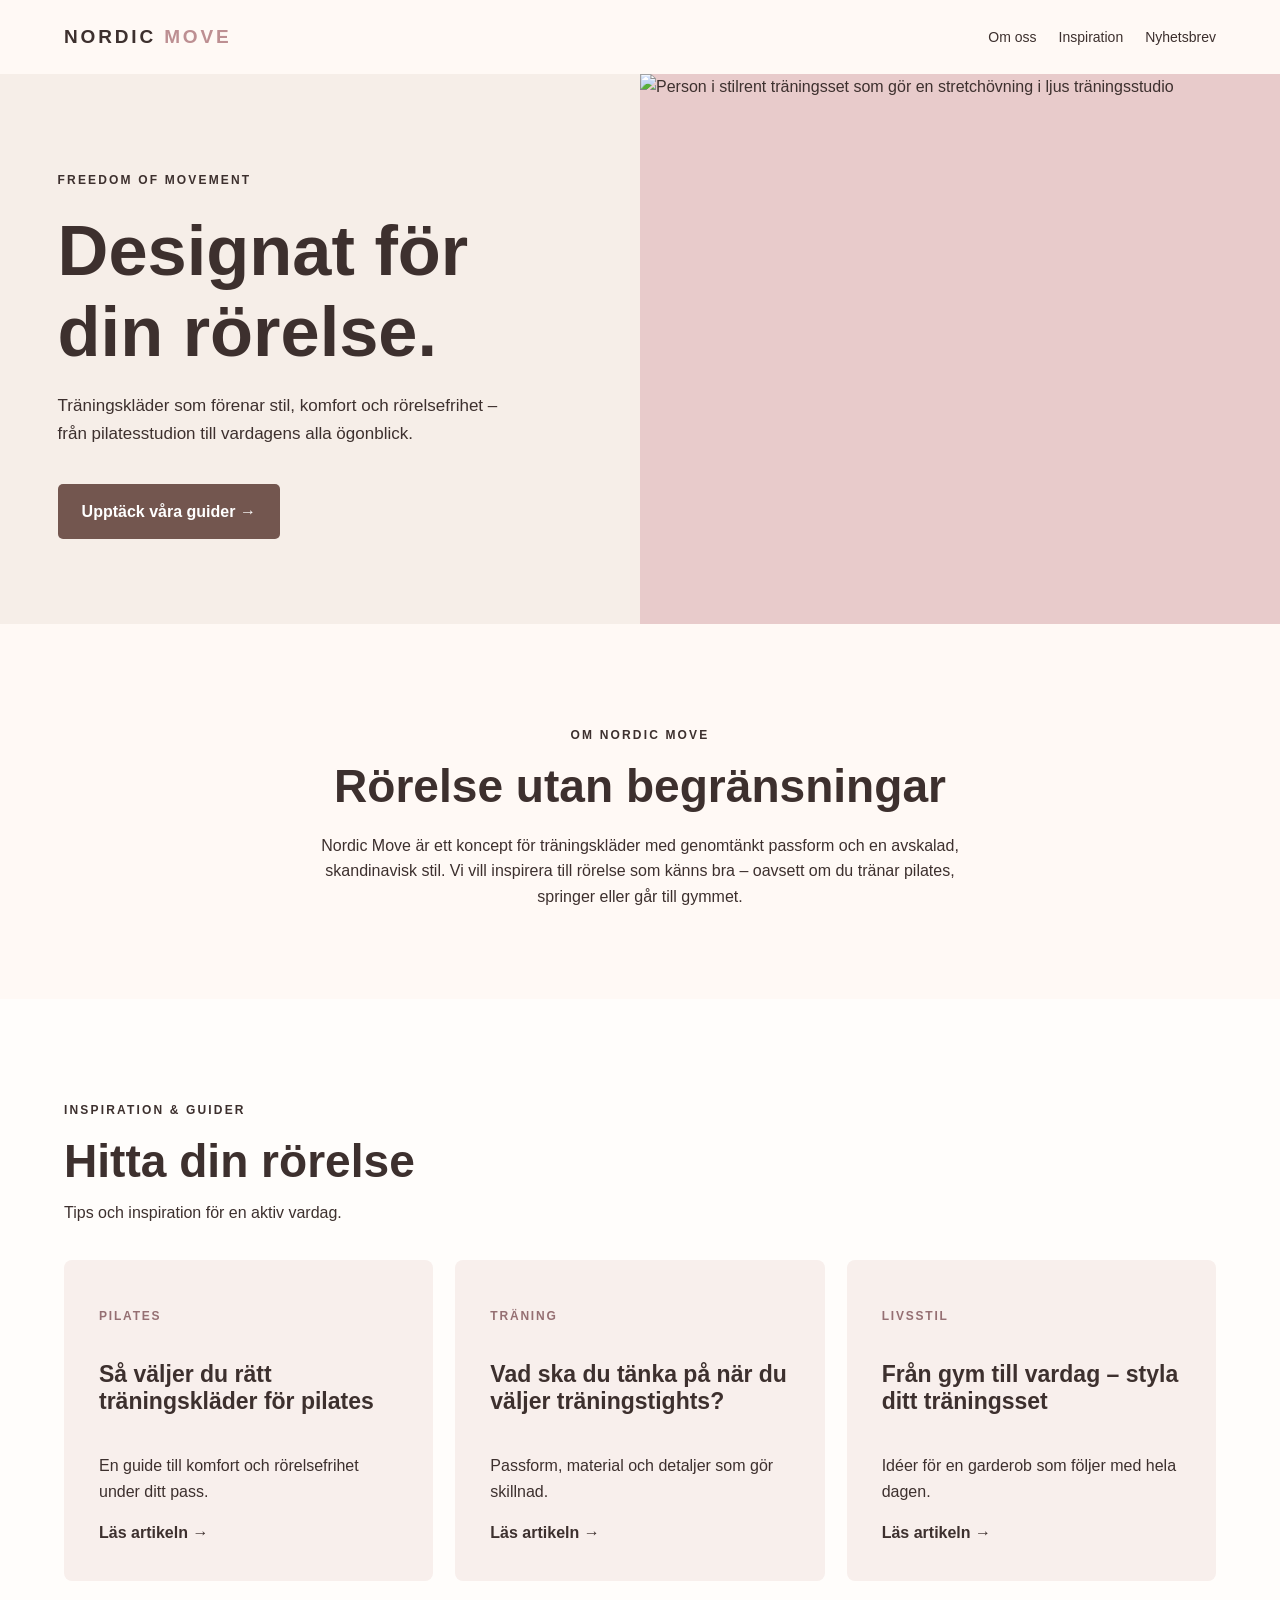
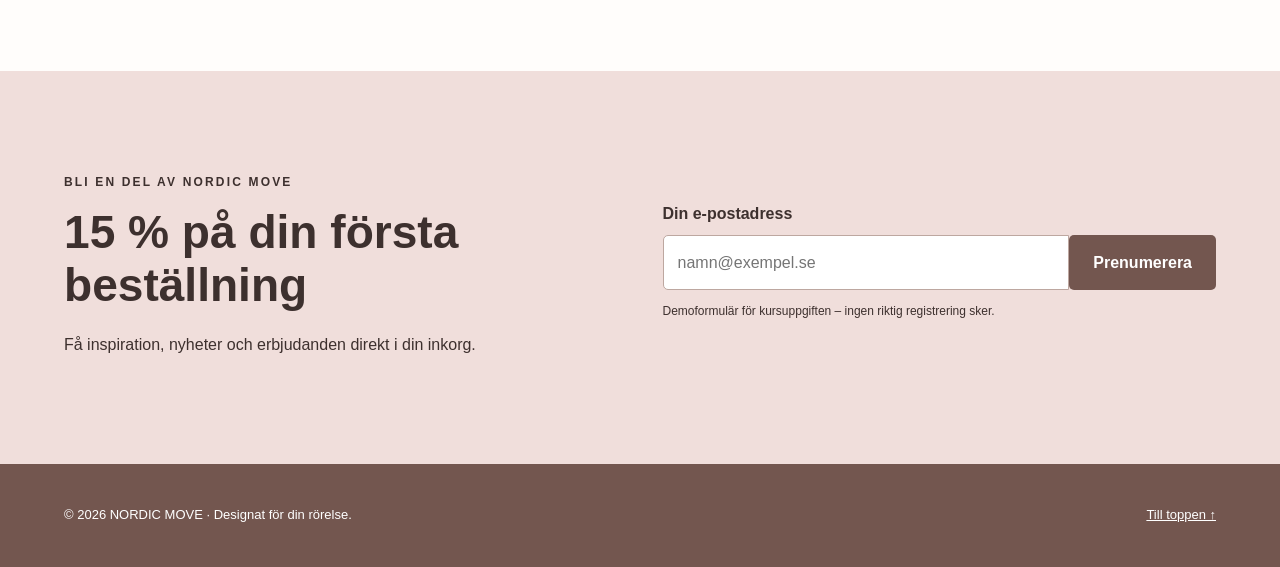
==== WEBBPLATS/index.html @ bab3a509 "Add files via upload" ====
<!DOCTYPE html>
<html lang="sv">
<head>
  <meta charset="UTF-8">
  <meta name="viewport" content="width=device-width, initial-scale=1.0">
  <!-- SEO: sidans titel och beskrivning visas bland annat i sökresultat. -->
  <title>Nordic Move – Träningskläder med komfort och rörelsefrihet</title>
  <meta name="description" content="Upptäck Nordic Move: stilrena träningskläder för pilates, gym och vardag. Läs våra guider och hitta inspiration för rörelse, komfort och personlig stil.">
  <!-- Extern CSS håller designen åtskild från sidans innehåll. -->
  <link rel="stylesheet" href="style.css">
  <script src="script.js" defer></script>
</head>
<body>
  <!-- Semantisk header med navigation gör sidan lättare att förstå och använda. -->
  <header class="site-header">
    <a class="logo" href="index.html" aria-label="Nordic Move – startsida">NORDIC <span>MOVE</span></a>
    <nav aria-label="Huvudmeny">
      <a href="#om-oss">Om oss</a>
      <a href="#artiklar">Inspiration</a>
      <a href="#nyhetsbrev">Nyhetsbrev</a>
    </nav>
  </header>

  <main>
    <section class="hero" aria-labelledby="hero-title">
      <div class="hero-content">
        <p class="eyebrow">FREEDOM OF MOVEMENT</p>
        <h1 id="hero-title">Designat för din rörelse.</h1>
        <p>Träningskläder som förenar stil, komfort och rörelsefrihet – från pilatesstudion till vardagens alla ögonblick.</p>
        <a class="button" href="#artiklar">Upptäck våra guider <span aria-hidden="true">→</span></a>
      </div>
      <div class="hero-image">
        <img src="images/nordic-move-hero.jpg" alt="Person i stilrent träningsset som gör en stretchövning i ljus träningsstudio">
      </div>
    </section>

    <section class="intro section" id="om-oss" aria-labelledby="intro-title">
      <p class="eyebrow">OM NORDIC MOVE</p>
      <h2 id="intro-title">Rörelse utan begränsningar</h2>
      <p>Nordic Move är ett koncept för träningskläder med genomtänkt passform och en avskalad, skandinavisk stil. Vi vill inspirera till rörelse som känns bra – oavsett om du tränar pilates, springer eller går till gymmet.</p>
    </section>

    <section class="section articles" id="artiklar" aria-labelledby="articles-title">
      <p class="eyebrow">INSPIRATION & GUIDER</p>
      <h2 id="articles-title">Hitta din rörelse</h2>
      <p class="section-lead">Tips och inspiration för en aktiv vardag.</p>
      <div class="article-grid">
        <article class="article-card">
          <p class="card-category">PILATES</p>
          <h3>Så väljer du rätt träningskläder för pilates</h3>
          <p>En guide till komfort och rörelsefrihet under ditt pass.</p>
          <a href="artikel.html?id=traningsklader-for-pilates">Läs artikeln <span aria-hidden="true">→</span></a>
        </article>
        <article class="article-card">
          <p class="card-category">TRÄNING</p>
          <h3>Vad ska du tänka på när du väljer träningstights?</h3>
          <p>Passform, material och detaljer som gör skillnad.</p>
          <a href="artikel.html?id=valja-traningstights">Läs artikeln <span aria-hidden="true">→</span></a>
        </article>
        <article class="article-card">
          <p class="card-category">LIVSSTIL</p>
          <h3>Från gym till vardag – styla ditt träningsset</h3>
          <p>Idéer för en garderob som följer med hela dagen.</p>
          <a href="artikel.html?id=styla-ditt-traningsset">Läs artikeln <span aria-hidden="true">→</span></a>
        </article>
      </div>
    </section>

    <section class="newsletter section" id="nyhetsbrev" aria-labelledby="newsletter-title">
      <div>
        <p class="eyebrow">BLI EN DEL AV NORDIC MOVE</p>
        <h2 id="newsletter-title">15 % på din första beställning</h2>
        <p>Få inspiration, nyheter och erbjudanden direkt i din inkorg.</p>
      </div>
      <!-- Formuläret är en demonstration: inga personuppgifter skickas eller lagras. -->
      <form id="newsletter-form">
        <label for="email">Din e-postadress</label>
        <div class="form-row">
          <input id="email" name="email" type="email" placeholder="namn@exempel.se" autocomplete="email" required>
          <button type="submit">Prenumerera</button>
        </div>
        <p class="form-note">Demoformulär för kursuppgiften – ingen riktig registrering sker.</p>
        <div id="form-message" role="status" aria-live="polite"></div>
      </form>
    </section>
  </main>

  <footer class="site-footer">
    <p>© 2026 NORDIC MOVE · Designat för din rörelse.</p>
    <a href="#hero-title">Till toppen ↑</a>
  </footer>
</body>
</html>
---- WEBBPLATS/style.css ----
/* Grundstil och färger för Nordic Moves skandinaviska uttryck. */
:root { --green:#73564f; --sand:#f6eee8; --cream:#fff9f5; --ink:#3d302e; }
* { box-sizing: border-box; }
html { scroll-behavior: smooth; }
body { margin:0; font-family: Arial, Helvetica, sans-serif; color:var(--ink); background:var(--cream); line-height:1.6; }
a { color:inherit; }
.site-header { display:flex; justify-content:space-between; align-items:center; gap:20px; padding:22px max(5%, 24px); background:var(--cream); }
.logo { font-weight:800; letter-spacing:.15em; text-decoration:none; font-size:19px; }
.logo span { color:#bd8f92; }
nav { display:flex; flex-wrap:wrap; gap:22px; }
nav a { text-decoration:none; font-size:14px; }
nav a:hover, .article-card a:hover { text-decoration:underline; }
.hero { display:grid; grid-template-columns:1fr 1fr; min-height:550px; background:var(--sand); }
.hero-content { align-self:center; padding:70px max(9%, 35px); }
.eyebrow { font-size:12px; font-weight:700; letter-spacing:.18em; }
h1,h2,h3 { line-height:1.15; }
h1 { font-size:clamp(44px, 5.5vw, 78px); max-width:650px; margin:20px 0; }
h2 { font-size:clamp(30px, 3.6vw, 48px); margin:14px 0 20px; }
h3 { font-size:23px; }
.hero-content > p:not(.eyebrow) { max-width:450px; font-size:17px; }
.button, button { display:inline-block; border:0; background:var(--green); color:white; padding:15px 24px; font:inherit; font-weight:700; text-decoration:none; cursor:pointer; }
.button { margin-top:20px; }
.button:hover, button:hover { background:#60433e; }
.hero-image { min-height:350px; background:#e8cbcb; }
.hero-image img { width:100%; height:100%; object-fit:cover; display:block; }
/* Gemensam sektionstyp ger konsekvent luft och tydlig hierarki. */
.section { padding:90px max(5%, 24px); }
.intro { text-align:center; max-width:900px; margin:auto; }
.intro > p:last-child { max-width:690px; margin:0 auto; }
.articles { background:#fffdfb; }
.section-lead { margin-top:-8px; }
.article-grid { display:grid; grid-template-columns:repeat(3, 1fr); gap:22px; margin-top:35px; }
.article-card { padding:35px; background:#f8efec; min-height:280px; display:flex; flex-direction:column; }
.card-category { font-size:12px; font-weight:bold; letter-spacing:.15em; color:#956f72; }
.article-card a { margin-top:auto; font-weight:bold; text-decoration:none; }
.newsletter { display:grid; grid-template-columns:1fr 1fr; gap:45px; align-items:center; background:#f0dedb; }
.newsletter form label { display:block; font-weight:bold; margin-bottom:8px; }
.form-row { display:flex; }
.form-row input { min-width:0; flex:1; border:1px solid #bda7a0; padding:14px; font:inherit; }
.form-note { font-size:12px; }
#form-message { margin-top:10px; font-weight:bold; }
.site-footer { display:flex; justify-content:space-between; gap:15px; padding:28px max(5%, 24px); background:var(--green); color:white; font-size:13px; }
.site-footer a { align-self:center; }
/* Mobilanpassning: stapla kolumner när skärmen blir smal. */
@media (max-width:750px) { .site-header,.site-footer { flex-direction:column; align-items:flex-start; } .hero,.newsletter { grid-template-columns:1fr; } .hero-content { padding:65px 7%; } .hero-image { height:380px; } .article-grid { grid-template-columns:1fr; } .section { padding:65px 7%; } .form-row { flex-direction:column; } }

/* Mjukare, feminin färgskala och subtila rundningar för Nordic Move. */
.button, button { border-radius: 5px; }
.article-card { border-radius: 8px; }
.form-row input { border-radius: 5px 0 0 5px; }
@media (max-width:750px) { .form-row input { border-radius: 5px; } }
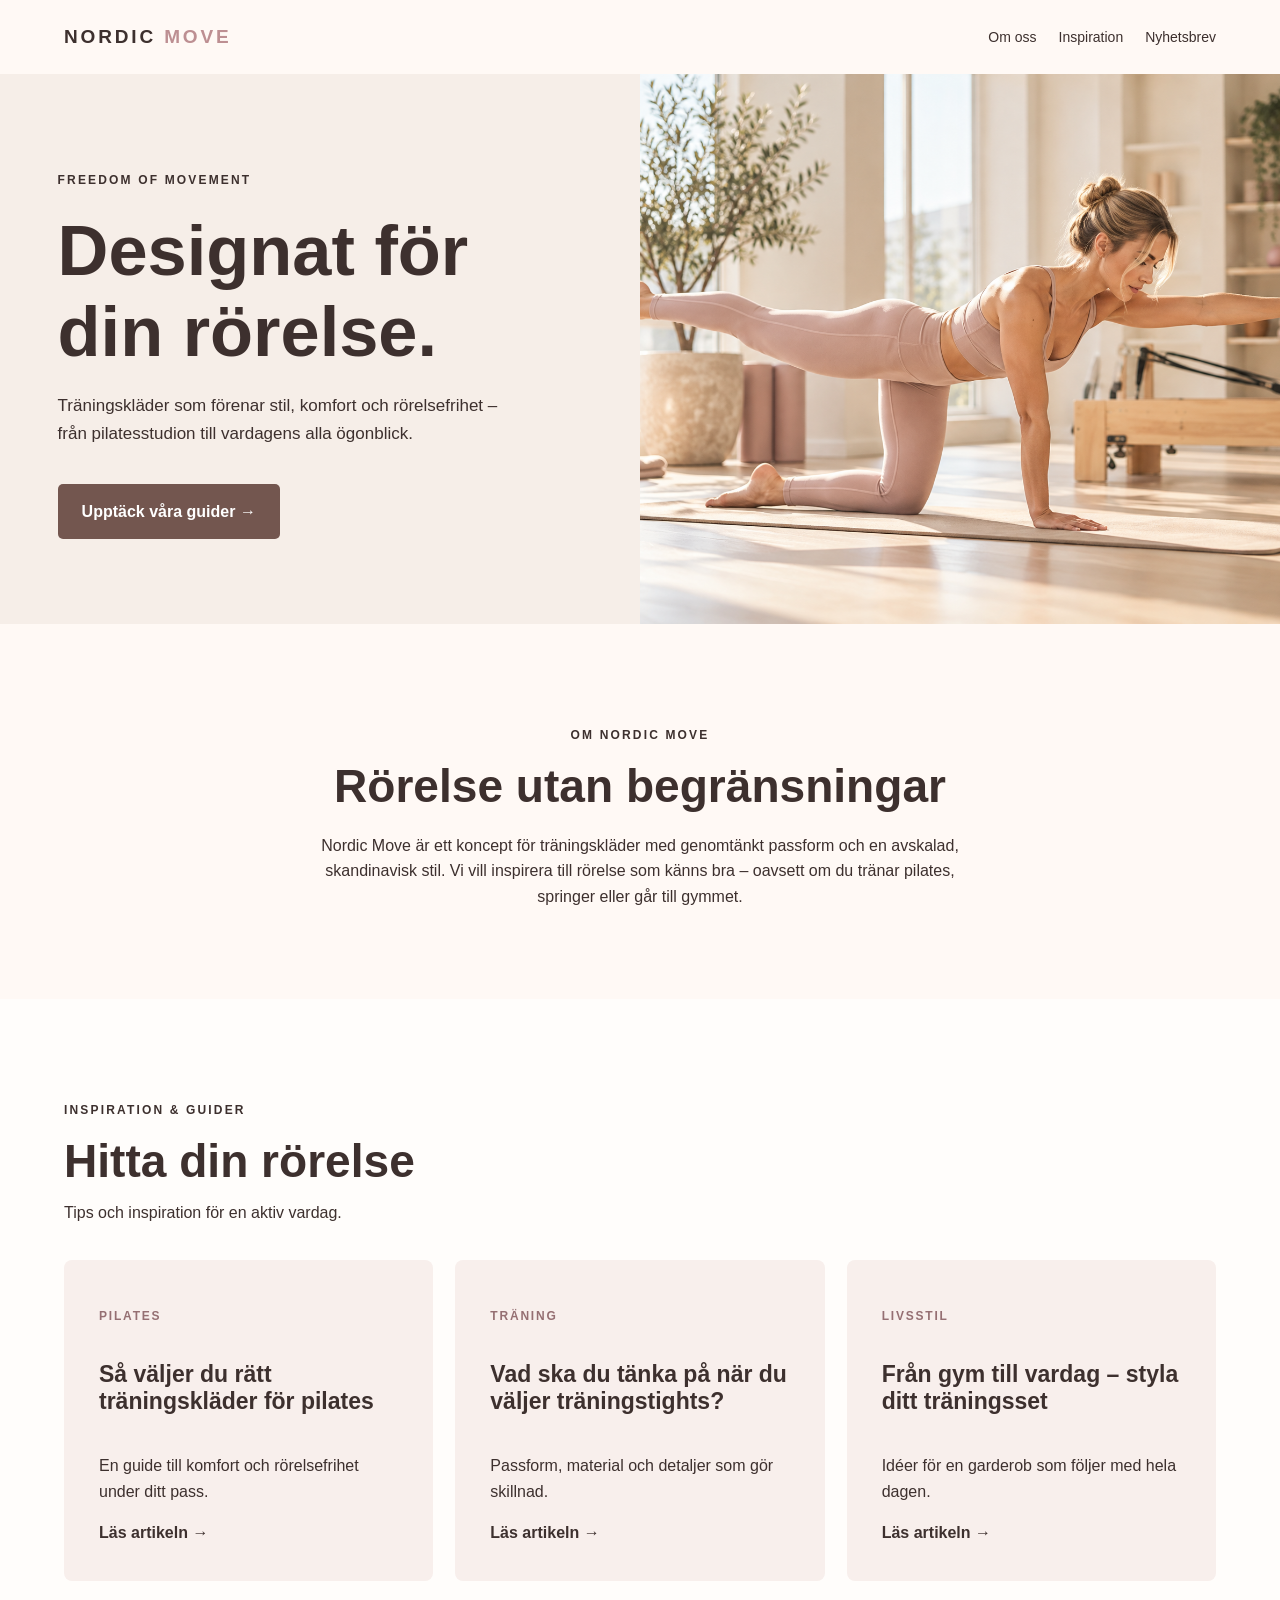
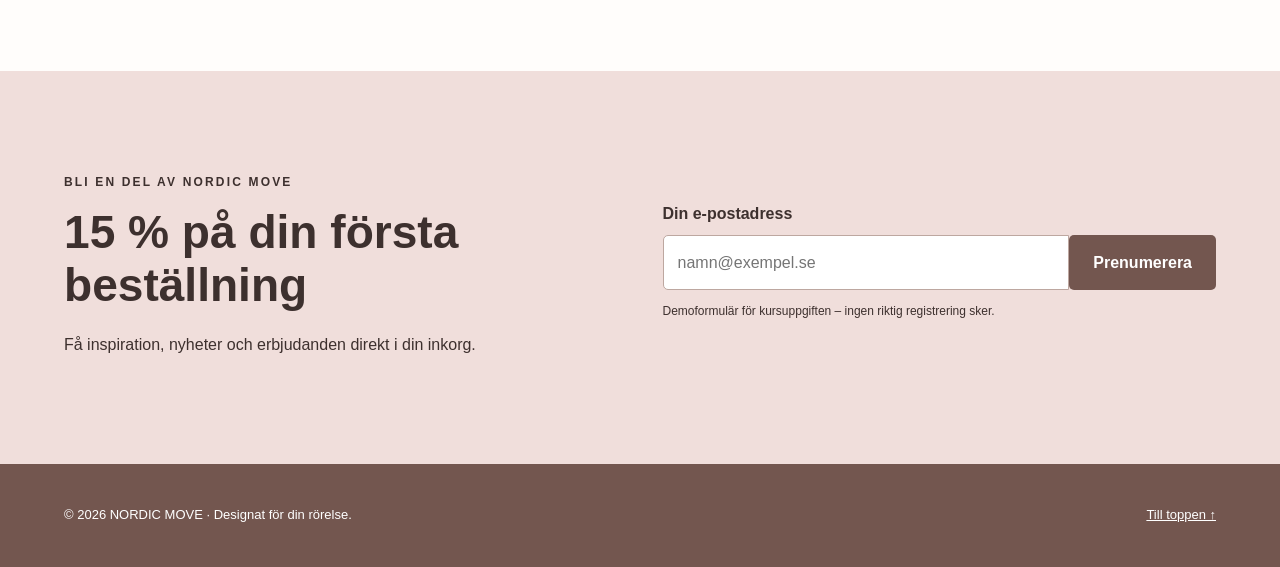
==== commit 81fc6738: "Add files via upload" ====
--- a/WEBBPLATS/index.html
+++ b/WEBBPLATS/index.html
@@ -30,7 +30,7 @@
         <a class="button" href="#artiklar">Upptäck våra guider <span aria-hidden="true">→</span></a>
       </div>
       <div class="hero-image">
-        <img src="images/nordic-move-hero.jpg" alt="Person i stilrent träningsset som gör en stretchövning i ljus träningsstudio">
+        <img src="images/pilates.png" alt="Person som tränar pilates i en ljus studio">
       </div>
     </section>
 
